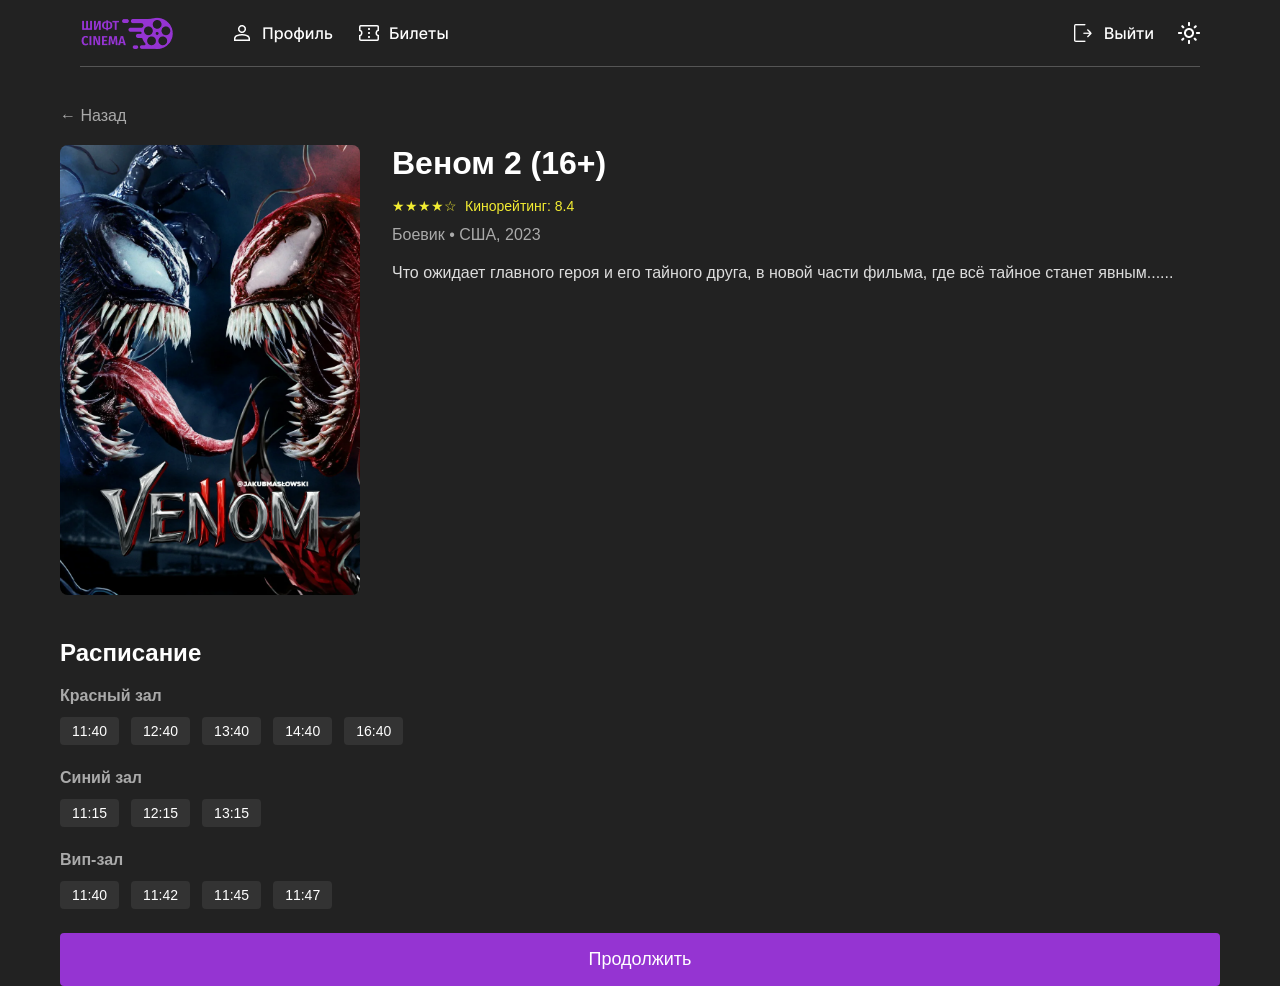
==== film.html @ b76ad5a1 "лёгкий уровень: афиша и выбор определённого фильма" ====
<!DOCTYPE html>
<html lang="ru">
<head>
  <meta charset="UTF-8" />
  <meta name="viewport" content="width=device-width, initial-scale=1.0"/>
  <title>Фильм</title>
  <link rel="stylesheet" href="style.css" />
</head>
<body>
  <div class="container">
  <div class="container">
    <header class="header">
      <img src= "images/Logo_Cinema.png">
      <nav class="nav-left">
        <img src="images/profile.png" alt="Профиль">
        <img src="images/tikets.png" alt="Билеты">
      </nav>
      <nav class="nav-right">
        <img src="images/leav.png" alt="Выход">
        <img src="images/sun.png" alt="Солнце">
      </nav>
      </div>
    </header>

    <main class="film-page">
      
      <div class="back-btn" onclick="history.back()">← Назад</div>

      <div class="film-header">
        <div class="poster">
          <img src="images/venom.webp" alt="Веном 2">
        </div>
        <div class="film-details">
          <h1>Веном 2 (16+)</h1>
          <div class="rating">
            <span>★★★★☆</span>
            <span>Кинорейтинг: 8.4</span>
          </div>
          <p class="genre-year">Боевик • США, 2023</p>
          <p class="description">
            Что ожидает главного героя и его тайного друга, в новой части фильма, где всё тайное станет явным......
          </p>
        </div>
      </div>
     
    
      <div class="schedule">
        <h2>Расписание</h2>

        <div class="session-group">
          <h3>Красный зал</h3>
          <div class="sessions">
            <span>11:40</span>
            <span>12:40</span>
            <span>13:40</span>
            <span>14:40</span>
            <span>16:40</span>
          </div>
        </div>

        <div class="session-group">
          <h3>Синий зал</h3>
          <div class="sessions">
            <span>11:15</span>
            <span>12:15</span>
            <span>13:15</span>
          </div>
        </div>

        <div class="session-group">
          <h3>Вип-зал</h3>
          <div class="sessions">
            <span>11:40</span>
            <span>11:42</span>
            <span>11:45</span>
            <span>11:47</span>
          </div>
        </div>

        <button class="btn big" onclick="showPayment()">Продолжить</button>
      </div>
    </main>
  </div>
</div>
  <script src="script.js"></script>
</body>
</html>
---- style.css ----
* {
  margin: 0;
  padding: 0;
  box-sizing: border-box;
}

body {
  font-family: 'Segoe UI', Tahoma, Geneva, Verdana, sans-serif;
  background: #222;
  color: #fff;
}

.container {
  max-width: 1200px;
  margin: 0 auto;
  padding: 0 20px;
}

/* Header */
.header {
display: flex;
  justify-content: space-between;
  align-items: center;
  padding: 20px 0;
  margin-bottom: 40px;
}


.logo {
  font-size: 24px;
  font-weight: bold;
  color: #9534D2;
}


nav a {
  margin-left: 24px;
  color: #ccc;
  text-decoration: none;
}

nav a:hover {
  color: white;
}

nav a.active {
  color: white;
  font-weight: bold;
}

/* Афиша */
.afisha h1 {
  font-size: 32px;
  margin-bottom: 30px;
}

.films-grid {
  display: grid;
  grid-template-columns: repeat(auto-fit, minmax(300px, 1fr));
  gap: 24px;
}

.film-card {
  background: #1a1a1a;
  border-radius: 8px;
  overflow: hidden;
  cursor: pointer;
  transition: transform 0.3s;
}

.film-card:hover {
  transform: translateY(-5px);
}

.poster img {
  width: 100%;
  height: 500px;
  object-fit: cover;
}

.film-info {
  padding: 16px;
}

.film-info h3 {
  font-size: 18px;
  margin-bottom: 8px;
}

.genre, .year {
  font-size: 14px;
  color: #aaa;
  margin-bottom: 8px;
}

.rating {
  display: flex;
  align-items: center;
  gap: 8px;
  margin-bottom: 12px;
  font-size: 14px;
  color: #F2EC32;
}

.btn {
  background: #9534D2;
  color: white;
  border: none;
  padding: 8px 20px;
  border-radius: 4px;
  cursor: pointer;
  font-size: 14px;
}

/* Фильм */
.film-page .back-btn {
  margin-bottom: 20px;
  color: #aaa;
  cursor: pointer;
}

.film-header {
  display: flex;
  gap: 32px;
  margin-bottom: 40px;
}

.film-header .poster img {
  width: 300px;
  height: 450px;
  object-fit: cover;
  border-radius: 8px;
}

.film-details h1 {
  font-size: 32px;
  margin-bottom: 16px;
}

.film-details .genre-year {
  color: #aaa;
  margin-bottom: 16px;
}

.description {
  line-height: 1.6;
  margin-bottom: 24px;
  color: #ddd;
}

.schedule h2 {
  font-size: 24px;
  margin-bottom: 20px;
}

.session-group {
  margin-bottom: 24px;
}

.session-group h3 {
  font-size: 16px;
  margin-bottom: 12px;
  color: #aaa;
}

.sessions {
  display: flex;
  gap: 12px;
}

.sessions span {
  background: #333;
  padding: 6px 12px;
  border-radius: 4px;
  font-size: 14px;
  cursor: pointer;
}

.sessions span:hover {
  background: #444;
}

.btn.big {
  width: 100%;
  padding: 16px;
  font-size: 18px;
}

.header {
  display: flex;
  align-items: center;
  padding: 16px 0;
   border-bottom: 1px solid #555;
}

.logo {
  flex-shrink: 0; 
 
}

.nav-left {
  display: flex;
  gap: 24px;
  margin-left: 32px; 
  align-items: center;
}

.nav-right {
  margin-left: auto; 
  display: flex;
  gap: 24px;
  align-items: center;
}
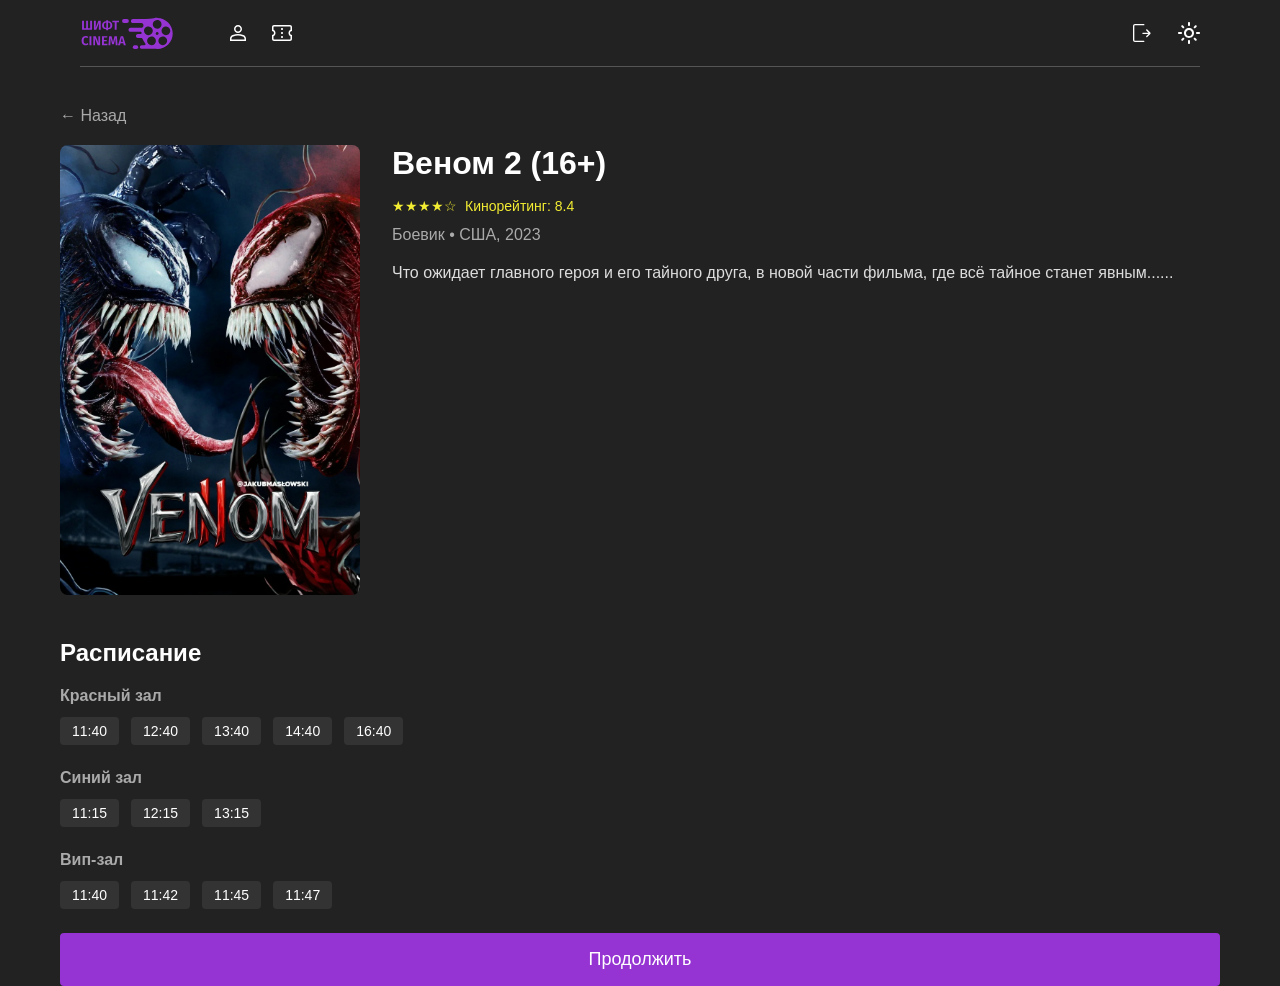
==== commit 16b66124: "поменяла формат у всех images" ====
--- a/film.html
+++ b/film.html
@@ -10,14 +10,14 @@
   <div class="container">
   <div class="container">
     <header class="header">
-      <img src= "images/Logo_Cinema.png">
+      <img src= "images/Logo_Cinema.svg">
       <nav class="nav-left">
-        <img src="images/profile.png" alt="Профиль">
-        <img src="images/tikets.png" alt="Билеты">
+        <img src="images/Union.svg" alt="Профиль">
+        <img src="images/Ticket.svg" alt="Билеты">
       </nav>
       <nav class="nav-right">
-        <img src="images/leav.png" alt="Выход">
-        <img src="images/sun.png" alt="Солнце">
+        <img src="images/Exit.svg" alt="Выход">
+        <img src="images/Vector.svg" alt="Солнце">
       </nav>
       </div>
     </header>
@@ -28,7 +28,7 @@
 
       <div class="film-header">
         <div class="poster">
-          <img src="images/venom.webp" alt="Веном 2">
+          <img src="images/venom.jpg" alt="Веном 2">
         </div>
         <div class="film-details">
           <h1>Веном 2 (16+)</h1>
--- a/style.css
+++ b/style.css
@@ -25,6 +25,19 @@
   margin-bottom: 40px;
 }
 
+.icon-item {
+  display: flex;
+  flex-direction: column;
+  align-items: center;
+  margin: 0 8px;
+  cursor: pointer;
+}
+
+.icon-item span {
+  font-size: 12px;
+  margin-top: 4px;
+  color: #fff;
+}
 
 .logo {
   font-size: 24px;
@@ -213,3 +226,5 @@
 }
 
 
+
+
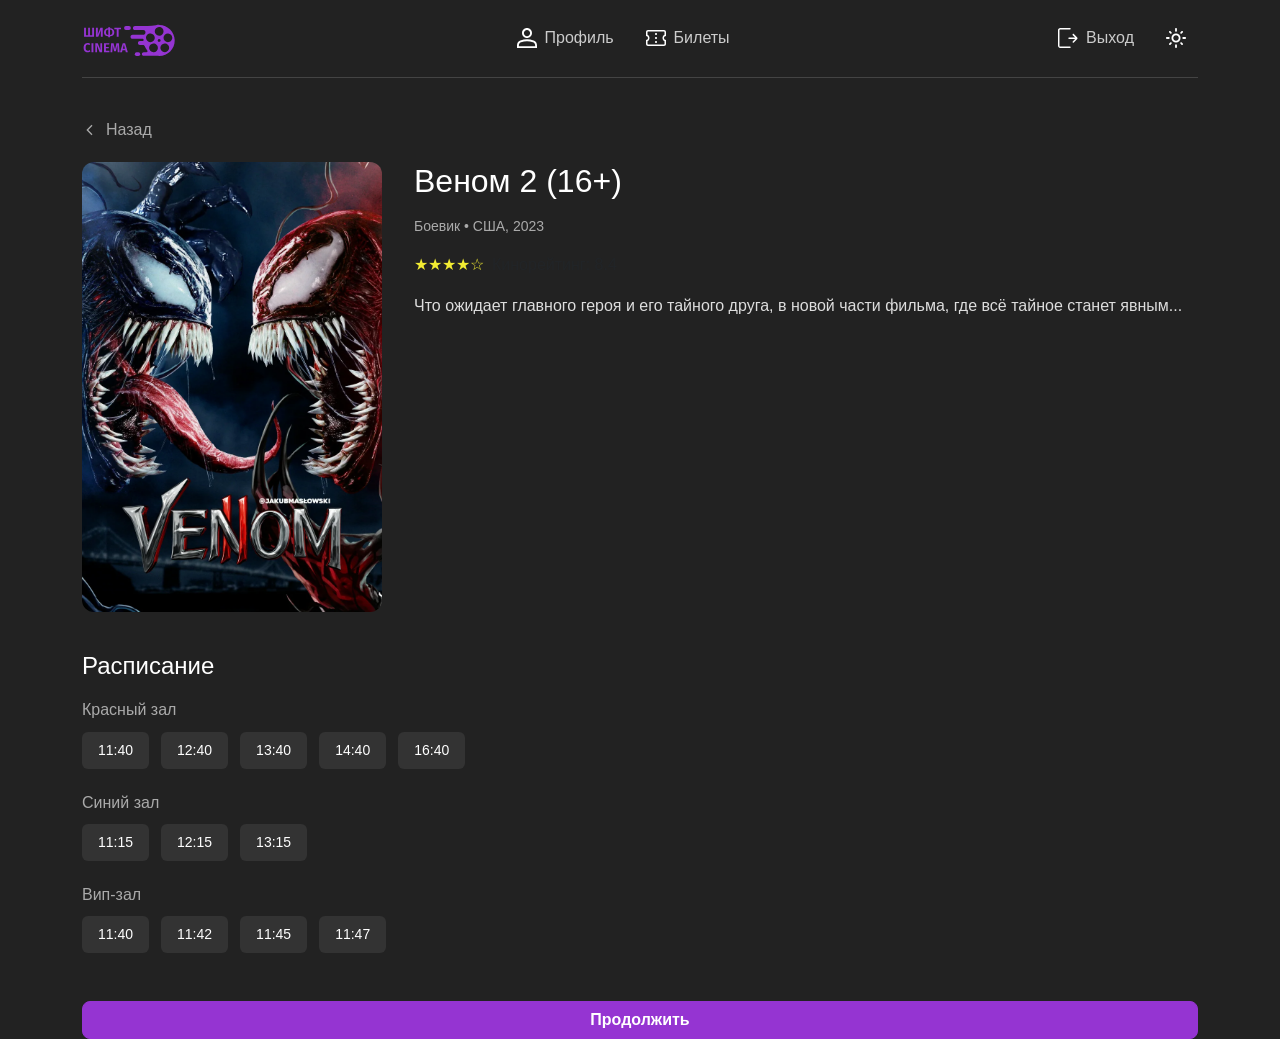
==== commit 1a06db88: "Внедрение bootstrap" ====
--- a/film.html
+++ b/film.html
@@ -3,85 +3,111 @@
 <head>
   <meta charset="UTF-8" />
   <meta name="viewport" content="width=device-width, initial-scale=1.0"/>
-  <title>Фильм</title>
-  <link rel="stylesheet" href="style.css" />
+  <title>Веном 2 | Шифт Кинотеатр</title>
+  <link href="https://cdn.jsdelivr.net/npm/bootstrap@5.3.0/dist/css/bootstrap.min.css" rel="stylesheet">
+  <link rel="stylesheet" href="style.css">
 </head>
 <body>
   <div class="container">
-  <div class="container">
-    <header class="header">
-      <img src= "images/Logo_Cinema.svg">
-      <nav class="nav-left">
-        <img src="images/Union.svg" alt="Профиль">
-        <img src="images/Ticket.svg" alt="Билеты">
-      </nav>
-      <nav class="nav-right">
-        <img src="images/Exit.svg" alt="Выход">
-        <img src="images/Vector.svg" alt="Солнце">
-      </nav>
+    
+    <header class="header-section">
+      <div class="d-flex justify-content-between align-items-center">
+        <div class="logo">
+          <img src="images/Logo_Cinema.svg">
+        </div>
+        <div class="d-flex gap-2">
+          <a href="profile.html" class="nav-link-custom">
+            <img src="images/Profile.svg" alt="Профиль">
+            Профиль
+          </a>
+          <a href="tickets.html" class="nav-link-custom">
+            <img src="images/Tickets.svg" alt="Билеты">
+            Билеты
+          </a>
+        </div>
+        <div class="d-flex gap-2">
+          <a href="index.html" class="nav-link-custom">
+            <img src="images/Exit.svg" alt="Выход">
+            Выход
+          </a>
+          <a href="#" class="nav-link-custom">
+            <img src="images/Vector.svg" alt="Солнце">
+          </a>
+        </div>
       </div>
     </header>
 
-    <main class="film-page">
+    
+    <div class="back-btn" onclick="history.back()">
+      <svg width="16" height="16" viewBox="0 0 24 24" fill="none" stroke="currentColor" stroke-width="2">
+        <path d="M15 19l-7-7 7-7"></path>
+      </svg>
+      Назад
+    </div>
+
+    
+    <div class="film-header">
+      <div class="poster">
+        <img src="images/venom.jpg" alt="Веном 2">
+      </div>
+      <div class="film-details">
+        <h1>Веном 2 (16+)</h1>
+        <div class="genre-year">
+          Боевик • США, 2023
+        </div>
+        <div class="d-flex align-items-center gap-2 mb-3">
+          <span style="color: #F2EC32;">★★★★☆</span>
+          <span class="text-muted">Кинорейтинг: 8.4</span>
+        </div>
+        <p class="description">
+          Что ожидает главного героя и его тайного друга, в новой части фильма, где всё тайное станет явным...
+        </p>
+      </div>
+    </div>
+
+   
+    <div class="schedule">
+      <h2>Расписание</h2>
       
-      <div class="back-btn" onclick="history.back()">← Назад</div>
-
-      <div class="film-header">
-        <div class="poster">
-          <img src="images/venom.jpg" alt="Веном 2">
-        </div>
-        <div class="film-details">
-          <h1>Веном 2 (16+)</h1>
-          <div class="rating">
-            <span>★★★★☆</span>
-            <span>Кинорейтинг: 8.4</span>
-          </div>
-          <p class="genre-year">Боевик • США, 2023</p>
-          <p class="description">
-            Что ожидает главного героя и его тайного друга, в новой части фильма, где всё тайное станет явным......
-          </p>
+      <div class="session-group">
+        <h3>Красный зал</h3>
+        <div class="sessions">
+          <span class="session-badge">11:40</span>
+          <span class="session-badge">12:40</span>
+          <span class="session-badge">13:40</span>
+          <span class="session-badge">14:40</span>
+          <span class="session-badge">16:40</span>
         </div>
       </div>
-     
+
+      <div class="session-group">
+        <h3>Синий зал</h3>
+        <div class="sessions">
+          <span class="session-badge">11:15</span>
+          <span class="session-badge">12:15</span>
+          <span class="session-badge">13:15</span>
+        </div>
+      </div>
+
+      <div class="session-group">
+        <h3>Вип-зал</h3>
+        <div class="sessions">
+          <span class="session-badge">11:40</span>
+          <span class="session-badge">11:42</span>
+          <span class="session-badge">11:45</span>
+          <span class="session-badge">11:47</span>
+        </div>
+      </div>
+
     
-      <div class="schedule">
-        <h2>Расписание</h2>
+      <button class="btn btn-purple w-100 mt-4">Продолжить</button>
+    </div>
+  </div>
 
-        <div class="session-group">
-          <h3>Красный зал</h3>
-          <div class="sessions">
-            <span>11:40</span>
-            <span>12:40</span>
-            <span>13:40</span>
-            <span>14:40</span>
-            <span>16:40</span>
-          </div>
-        </div>
-
-        <div class="session-group">
-          <h3>Синий зал</h3>
-          <div class="sessions">
-            <span>11:15</span>
-            <span>12:15</span>
-            <span>13:15</span>
-          </div>
-        </div>
-
-        <div class="session-group">
-          <h3>Вип-зал</h3>
-          <div class="sessions">
-            <span>11:40</span>
-            <span>11:42</span>
-            <span>11:45</span>
-            <span>11:47</span>
-          </div>
-        </div>
-
-        <button class="btn big" onclick="showPayment()">Продолжить</button>
-      </div>
-    </main>
-  </div>
-</div>
-  <script src="script.js"></script>
+  <script>
+    function showPayment() {
+      alert('Оформление заказа. Данные отправлены.');
+    }
+  </script>
 </body>
 </html>
--- a/style.css
+++ b/style.css
@@ -5,89 +5,92 @@
 }
 
 body {
-  font-family: 'Segoe UI', Tahoma, Geneva, Verdana, sans-serif;
   background: #222;
   color: #fff;
-}
-
-.container {
-  max-width: 1200px;
-  margin: 0 auto;
-  padding: 0 20px;
-}
-
-/* Header */
-.header {
-display: flex;
-  justify-content: space-between;
-  align-items: center;
+  font-family: 'Segoe UI', Tahoma, Geneva, Verdana, sans-serif;
+}
+
+
+.header-section {
   padding: 20px 0;
   margin-bottom: 40px;
-}
-
-.icon-item {
-  display: flex;
-  flex-direction: column;
-  align-items: center;
-  margin: 0 8px;
-  cursor: pointer;
-}
-
-.icon-item span {
-  font-size: 12px;
-  margin-top: 4px;
-  color: #fff;
+  border-bottom: 1px solid #444;
 }
 
 .logo {
   font-size: 24px;
   font-weight: bold;
   color: #9534D2;
-}
-
-
-nav a {
-  margin-left: 24px;
+  flex-shrink: 0;
+}
+
+
+.nav-link-custom {
+  display: flex;
+  align-items: center;
+  gap: 8px;
   color: #ccc;
   text-decoration: none;
-}
-
-nav a:hover {
+  padding: 6px 12px;
+  border-radius: 6px;
+  transition: all 0.3s;
+}
+
+.nav-link-custom:hover {
   color: white;
-}
-
-nav a.active {
+  background: #333;
+}
+
+.nav-link-custom.active {
   color: white;
+  background: #3a2a5a;
   font-weight: bold;
 }
 
-/* Афиша */
+.nav-link-custom img {
+  width: 20px;
+  height: 20px;
+}
+
+
+.btn-purple {
+  background: #9534D2;
+  border-color: #9534D2;
+  color: white;
+  font-weight: 600;
+  border-radius: 8px;
+  transition: all 0.3s;
+}
+
+.btn-purple:hover {
+  background: #7a28b3;
+  border-color: #7a28b3;
+  transform: translateY(-2px);
+  box-shadow: 0 4px 12px rgba(149, 52, 210, 0.4);
+}
+
+
 .afisha h1 {
   font-size: 32px;
   margin-bottom: 30px;
 }
 
-.films-grid {
-  display: grid;
-  grid-template-columns: repeat(auto-fit, minmax(300px, 1fr));
-  gap: 24px;
-}
-
 .film-card {
   background: #1a1a1a;
-  border-radius: 8px;
+  border-radius: 12px;
   overflow: hidden;
+  transition: transform 0.3s, box-shadow 0.3s;
   cursor: pointer;
-  transition: transform 0.3s;
 }
 
 .film-card:hover {
-  transform: translateY(-5px);
-}
-
-.poster img {
+  transform: translateY(-6px);
+  box-shadow: 0 12px 24px rgba(0, 0, 0, 0.4);
+}
+
+.film-card img {
   width: 100%;
-  height: 500px;
+  height: 450px;
   object-fit: cover;
 }
 
@@ -95,41 +98,41 @@
   padding: 16px;
 }
 
-.film-info h3 {
+.film-title {
   font-size: 18px;
+  font-weight: bold;
   margin-bottom: 8px;
-}
-
-.genre, .year {
-  font-size: 14px;
-  color: #aaa;
-  margin-bottom: 8px;
+  color: #fff;
+}
+
+.film-genre,
+.film-year {
+  font-size: 14px;
+  color: #aaa;
+  margin-bottom: 4px;
+}
+
+.film-year {
+  margin-bottom: 12px;
 }
 
 .rating {
   display: flex;
+  align-items: center;
+  gap: 6px;
+  margin-bottom: 12px;
+  font-size: 14px;
+  color: #F2EC32;
+}
+
+
+.back-btn {
+  color: #aaa;
+  cursor: pointer;
+  margin-bottom: 20px;
+  display: inline-flex;
   align-items: center;
   gap: 8px;
-  margin-bottom: 12px;
-  font-size: 14px;
-  color: #F2EC32;
-}
-
-.btn {
-  background: #9534D2;
-  color: white;
-  border: none;
-  padding: 8px 20px;
-  border-radius: 4px;
-  cursor: pointer;
-  font-size: 14px;
-}
-
-/* Фильм */
-.film-page .back-btn {
-  margin-bottom: 20px;
-  color: #aaa;
-  cursor: pointer;
 }
 
 .film-header {
@@ -138,11 +141,11 @@
   margin-bottom: 40px;
 }
 
-.film-header .poster img {
+.poster img {
   width: 300px;
   height: 450px;
   object-fit: cover;
-  border-radius: 8px;
+  border-radius: 12px;
 }
 
 .film-details h1 {
@@ -150,9 +153,10 @@
   margin-bottom: 16px;
 }
 
-.film-details .genre-year {
+.genre-year {
   color: #aaa;
   margin-bottom: 16px;
+  font-size: 14px;
 }
 
 .description {
@@ -178,53 +182,20 @@
 
 .sessions {
   display: flex;
+  flex-wrap: wrap;
   gap: 12px;
 }
 
-.sessions span {
+.session-badge {
   background: #333;
-  padding: 6px 12px;
-  border-radius: 4px;
+  padding: 8px 16px;
+  border-radius: 6px;
   font-size: 14px;
   cursor: pointer;
-}
-
-.sessions span:hover {
+  transition: 0.3s;
+}
+
+.session-badge:hover {
   background: #444;
 }
 
-.btn.big {
-  width: 100%;
-  padding: 16px;
-  font-size: 18px;
-}
-
-.header {
-  display: flex;
-  align-items: center;
-  padding: 16px 0;
-   border-bottom: 1px solid #555;
-}
-
-.logo {
-  flex-shrink: 0; 
- 
-}
-
-.nav-left {
-  display: flex;
-  gap: 24px;
-  margin-left: 32px; 
-  align-items: center;
-}
-
-.nav-right {
-  margin-left: auto; 
-  display: flex;
-  gap: 24px;
-  align-items: center;
-}
-
-
-
-
